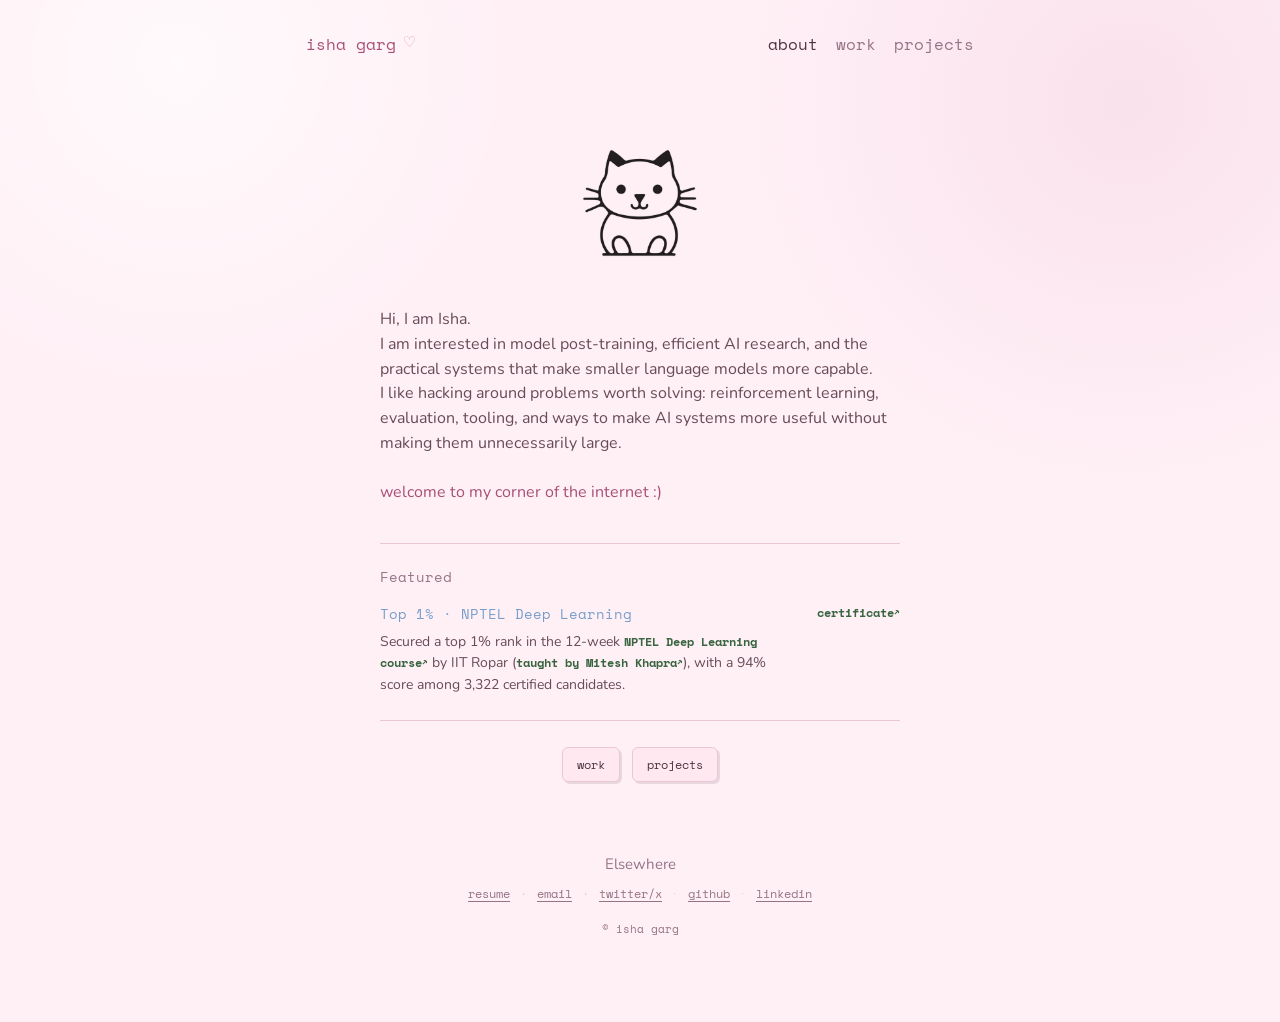
==== about/index.html @ f17db04d "Initial portfolio website" ====
<!doctype html>
<html lang="en">
  <head>
    <meta charset="UTF-8" />
    <meta name="viewport" content="width=device-width, initial-scale=1.0" />
    <meta
      name="description"
      content="Portfolio of Isha Garg, an Information Technology student building AI, developer tooling, and community education projects."
    />
    <title>about · isha garg</title>
    <link rel="preconnect" href="https://fonts.googleapis.com" />
    <link rel="preconnect" href="https://fonts.gstatic.com" crossorigin />
    <link
      href="https://fonts.googleapis.com/css2?family=Fraunces:ital,opsz,wght@0,9..144,400;0,9..144,500;1,9..144,400&family=Nunito:wght@400;500;600&family=Space+Mono:wght@400;700&display=swap"
      rel="stylesheet"
    />
    <link rel="stylesheet" href="../styles.css" />
  </head>
  <body>
    <div class="wrap">
      <nav class="nav" aria-label="Primary navigation">
        <div class="nav-logo">
          <a href="./">isha garg</a>
        </div>
        <div class="nav-links">
          <a href="./" class="on">about</a>
          <a href="../work/">work</a>
          <a href="../projects/">projects</a>
        </div>
      </nav>

      <main>
        <section id="about" class="about">
          <img class="mascot" src="../cat.png" alt="simple black and white cat illustration" />

          <p class="about-intro">
            Hi, I am Isha.
            <br />I am interested in model post-training, efficient AI research,
            and the practical systems that make smaller language models more
            capable.
            <br />I like hacking around problems worth solving: reinforcement
            learning, evaluation, tooling, and ways to make AI systems more useful
            without making them unnecessarily large.
            <br /><br /><span class="welcome">welcome to my corner of the internet :)</span>
          </p>

          <section class="featured" aria-labelledby="featured-title">
            <h2 id="featured-title">Featured</h2>
            <div class="featured-item">
              <div>
                <p class="featured-title">Top 1% · NPTEL Deep Learning</p>
                <p class="featured-copy">
                  Secured a top 1% rank in the 12-week
                  <a href="https://nptel.ac.in/courses/106106184" target="_blank" rel="noopener">NPTEL Deep Learning course</a>
                  by IIT Ropar
                  (<a href="https://www.cse.iitm.ac.in/~miteshk/" target="_blank" rel="noopener">taught by Mitesh Khapra</a>),
                  with a 94% score among 3,322 certified candidates.
                </p>
              </div>
              <a href="../nptelcertificate.jpeg" target="_blank" rel="noopener">certificate</a>
            </div>
          </section>

          <div class="home-actions" aria-label="Portfolio pages">
            <a href="../work/">work</a>
            <a href="../projects/">projects</a>
          </div>
        </section>
      </main>

      <footer class="foot compact-foot">
        <div class="elsewhere-title">Elsewhere</div>
        <div class="socials">
          <a href="#" aria-label="Resume link coming soon">resume</a>
          <a href="mailto:ishagarg.1103@gmail.com" aria-label="Email Isha">email</a>
          <a href="https://x.com/slowdownisha" target="_blank" rel="noopener">twitter/x</a>
          <a href="https://github.com/IshaGarg1103" target="_blank" rel="noopener">github</a>
          <a href="https://www.linkedin.com/in/isha-garg-300354285/" target="_blank" rel="noopener">linkedin</a>
        </div>
        <div class="copy">© isha garg</div>
      </footer>
    </div>
  </body>
</html>
---- styles.css ----
:root {
  --bg: #fff0f6;
  --card: #ffe8f0;
  --card-soft: #fff7fb;
  --border: #ebc7d5;
  --border-soft: #f4d8e2;
  --ink: #4d3340;
  --ink-soft: #684b59;
  --muted: #967486;
  --rose: #e6a1bb;
  --rose-deep: #ce7195;
  --rose-dark: #a84f75;
  --peach: #da9d89;
  --gold: #b69b52;
  --sage: #7fa079;
  --sky: #779ecb;
  --lilac: #a98bd1;
  --green: #386440;
  --shadow: 2px 2px 0 rgba(77, 51, 64, 0.13);
  --shadow-lg: 3px 3px 0 rgba(77, 51, 64, 0.16);
}

* {
  box-sizing: border-box;
}

html {
  scroll-behavior: smooth;
}

body {
  margin: 0;
  background:
    radial-gradient(circle at 14% 6%, rgba(255, 255, 255, 0.65), transparent 21rem),
    radial-gradient(circle at 88% 10%, rgba(231, 178, 202, 0.24), transparent 24rem),
    var(--bg);
  color: var(--ink);
  font-family: "Nunito", system-ui, sans-serif;
  font-size: 16px;
  line-height: 1.62;
  -webkit-font-smoothing: antialiased;
}

a {
  color: var(--rose-deep);
  text-decoration: none;
}

a:hover {
  color: var(--ink);
}

.featured-copy a,
.work-item p a {
  color: var(--green);
  font-family: "Space Mono", monospace;
  font-size: 0.9em;
  font-weight: 700;
}

.featured-copy a:hover,
.work-item p a:hover {
  color: var(--ink);
}

a[target="_blank"]::after {
  content: " ↗";
  display: inline-block;
  font-size: 0.78em;
  line-height: 1;
  transform: translateY(-0.08em);
}

.socials a[target="_blank"]::after {
  content: none;
}

b,
strong {
  color: var(--ink);
  font-weight: 600;
}

.wrap {
  max-width: 720px;
  margin: 0 auto;
  padding: 30px 26px 80px;
}

.nav {
  display: flex;
  align-items: center;
  justify-content: space-between;
  flex-wrap: wrap;
  gap: 12px;
  margin-bottom: 28px;
  padding-bottom: 18px;
}

.nav-logo a {
  color: var(--rose-dark);
  font-family: "Space Mono", monospace;
  font-size: 16px;
  font-style: normal;
  font-weight: 400;
  letter-spacing: 0;
}

.nav-logo a::after {
  content: " ♡";
  color: var(--rose);
  font-family: system-ui, sans-serif;
  font-size: 15px;
  font-style: normal;
  margin-left: 2px;
  vertical-align: 3px;
}

.nav-links {
  display: flex;
  flex-wrap: wrap;
  gap: 18px;
  font-size: 16px;
}

.nav-links a {
  color: var(--muted);
  font-family: "Space Mono", monospace;
}

.nav-links a:hover,
.nav-links a.on {
  color: var(--ink);
}

.about {
  display: flex;
  flex-direction: column;
  align-items: center;
  margin-top: 2px;
}

.mascot {
  display: block;
  width: min(160px, 42vw);
  height: auto;
  margin: 18px auto 24px;
  mix-blend-mode: multiply;
}

.about-intro {
  max-width: 520px;
  margin: 0 auto 34px;
  color: var(--ink-soft);
  font-size: 16px;
  line-height: 1.55;
  text-align: left;
}

.welcome {
  color: var(--rose-dark);
}

.featured {
  width: min(520px, 100%);
  margin: 4px auto 24px;
  padding-top: 22px;
  padding-bottom: 24px;
  border-top: 1px solid var(--border);
  border-bottom: 1px solid var(--border);
  text-align: left;
}

.featured h2 {
  margin: 0 0 14px;
  color: var(--muted);
  font-family: "Space Mono", monospace;
  font-size: 14px;
  font-weight: 400;
}

.featured-item {
  display: flex;
  align-items: flex-start;
  justify-content: space-between;
  gap: 18px;
}

.featured-title {
  margin: 0 0 5px;
  color: var(--sky);
  font-family: "Space Mono", monospace;
  font-size: 14px;
}

.featured-copy {
  margin: 0;
  color: var(--ink-soft);
  font-size: 14px;
  line-height: 1.55;
}

.featured-item a {
  flex-shrink: 0;
  color: var(--green);
  font-family: "Space Mono", monospace;
  font-size: 12px;
  font-weight: 700;
}

.home-actions {
  display: flex;
  flex-wrap: wrap;
  justify-content: center;
  gap: 12px;
  margin-top: 2px;
}

.home-actions a {
  padding: 7px 14px;
  border: 1px solid var(--border);
  border-radius: 6px;
  background: var(--card);
  box-shadow: var(--shadow);
  color: var(--ink);
  font-family: "Space Mono", monospace;
  font-size: 12px;
  transition: box-shadow 0.12s, color 0.15s, transform 0.12s;
}

.home-actions a:hover {
  box-shadow: var(--shadow-lg);
  color: var(--rose-deep);
  transform: translate(-1px, -1px);
}

.page-section {
  margin-top: 54px;
  scroll-margin-top: 24px;
}

.first-section {
  margin-top: 18px;
}

.head-row {
  display: flex;
  align-items: flex-end;
  gap: 12px;
  margin-bottom: 8px;
}

.page-title {
  margin: 0;
  color: var(--ink);
  font-family: "Fraunces", Georgia, serif;
  font-size: 44px;
  font-style: italic;
  font-weight: 400;
  line-height: 1;
}

.projects-title {
  font-family: "Space Mono", monospace;
  font-size: 32px;
  font-style: normal;
  font-weight: 400;
  letter-spacing: -0.03em;
}

.head-kao {
  margin-bottom: 6px;
  color: var(--rose-deep);
  font-size: 16px;
}

.intro {
  max-width: 600px;
  margin: 6px 0 34px;
  color: var(--ink-soft);
  font-size: 15px;
  line-height: 1.7;
}

.intro b {
  color: var(--rose-dark);
  font-weight: 500;
  text-decoration: underline;
  text-decoration-thickness: 1px;
  text-underline-offset: 3px;
}

.timeline {
  position: relative;
  padding-left: 24px;
}

.timeline::before {
  position: absolute;
  top: 10px;
  bottom: 10px;
  left: 5px;
  width: 1px;
  background: var(--border);
  content: "";
}

.role {
  position: relative;
  margin-bottom: 30px;
}

.role::before {
  position: absolute;
  top: 18px;
  left: -24px;
  width: 11px;
  height: 11px;
  border-radius: 50%;
  background: var(--rose);
  box-shadow: 0 0 0 4px var(--bg), 0 0 0 5px var(--border);
  content: "";
}

.role-card,
.note-card {
  border: 1px solid var(--border);
  border-radius: 8px;
  background: var(--card);
  box-shadow: var(--shadow);
}

.role-card {
  padding: 20px 22px;
}

.role-title {
  margin: 0 0 3px;
  color: var(--ink);
  font-size: 16px;
  font-weight: 600;
}

.role-company {
  margin-bottom: 8px;
  color: var(--ink-soft);
  font-size: 14.5px;
}

.role-meta,
.tech-stack,
.pin-stack,
.pin-links,
.copy {
  font-family: "Space Mono", monospace;
}

.role-meta {
  margin-bottom: 10px;
  color: var(--muted);
  font-size: 11.8px;
}

.tech-stack {
  margin-bottom: 14px;
  color: var(--rose-deep);
  font-size: 11.7px;
  letter-spacing: 0.01em;
}

.sep {
  margin: 0 3px;
  color: var(--rose);
  opacity: 0.55;
}

.role-desc {
  margin: 0;
  color: var(--ink-soft);
  font-size: 14.5px;
  line-height: 1.6;
}

.role-bullets {
  margin: 0;
  padding: 0;
  list-style: none;
}

.role-bullets li {
  position: relative;
  margin-bottom: 6px;
  padding-left: 16px;
  color: var(--ink-soft);
  font-size: 14.5px;
  line-height: 1.55;
}

.role-bullets li::before {
  position: absolute;
  top: 0;
  left: 2px;
  color: var(--rose-deep);
  content: "*";
  font-weight: 700;
}

.work-list {
  margin-top: 24px;
}

.work-item {
  padding-bottom: 28px;
  border-bottom: 1px solid var(--border);
}

.work-title {
  margin: 0 0 8px;
  color: var(--sky);
  font-family: "Space Mono", monospace;
  font-size: 20px;
  font-style: normal;
  font-weight: 400;
  letter-spacing: -0.03em;
}

.work-meta {
  margin-bottom: 16px;
  color: var(--muted);
  font-family: "Space Mono", monospace;
  font-size: 12px;
}

.work-item p {
  max-width: 610px;
  margin: 0 0 14px;
  color: var(--ink-soft);
  font-size: 14px;
  line-height: 1.6;
}

.pinboard {
  display: grid;
  grid-template-columns: repeat(2, minmax(0, 1fr));
  gap: 14px;
}

.project-pinboard {
  display: block;
  grid-template-columns: 1fr;
  margin-top: 24px;
}

.pin {
  display: flex;
  min-width: 0;
  flex-direction: column;
  padding: 0;
  overflow: hidden;
}

.pin-name,
.note-title {
  font-family: "Fraunces", Georgia, serif;
  font-style: italic;
  font-weight: 400;
}

.pin-name {
  margin-bottom: 5px;
  font-size: 24px;
  line-height: 1.1;
}

.pin-desc {
  flex: 1;
  margin: 0 0 10px;
  color: var(--ink-soft);
  font-size: 13px;
  line-height: 1.5;
}

.project-pin {
  padding: 0 0 28px;
  margin-bottom: 28px;
  border-bottom: 1px solid var(--border);
}

.project-pin .pin-name {
  color: var(--sky);
  font-family: "Space Mono", monospace;
  font-size: 20px;
  font-style: normal;
  font-weight: 400;
  letter-spacing: -0.03em;
}

.project-pin .pin-desc {
  max-width: 610px;
  font-size: 14px;
}

.pin-foot {
  display: flex;
  align-items: baseline;
  justify-content: space-between;
  flex-wrap: wrap;
  gap: 8px;
}

.pin-stack {
  min-width: 0;
  flex-shrink: 1;
  color: var(--rose-deep);
  font-size: 12px;
  letter-spacing: 0.02em;
}

.pin-links {
  display: flex;
  flex-shrink: 0;
  gap: 8px;
  min-width: 0;
  font-size: 12px;
  white-space: nowrap;
}

.pin-links a {
  color: var(--green);
  font-weight: 600;
}

.pin-links a:hover {
  color: var(--ink);
}

.note-grid {
  display: grid;
  grid-template-columns: repeat(2, minmax(0, 1fr));
  gap: 14px;
}

.note-card {
  padding: 16px 18px;
}

.note-title {
  margin-bottom: 4px;
  color: var(--rose-deep);
  font-size: 22px;
}

.note-card p {
  margin: 0;
  color: var(--ink-soft);
  font-size: 13.5px;
}

.foot {
  margin-top: 72px;
  padding-top: 22px;
  text-align: center;
}

.compact-foot {
  margin-top: 48px;
}

.socials {
  display: flex;
  flex-wrap: wrap;
  justify-content: center;
  gap: 0;
  margin-bottom: 12px;
}

.elsewhere-title {
  margin-bottom: 8px;
  color: var(--muted);
  font-size: 15px;
}

.socials a {
  color: var(--muted);
  font-family: "Space Mono", monospace;
  font-size: 12px;
  text-decoration: underline;
  text-decoration-thickness: 1px;
  text-underline-offset: 3px;
}

.socials a:not(:last-child)::after {
  content: "·";
  display: inline-block;
  margin: 0 10px;
  color: var(--border);
  text-decoration: none;
}

.socials a:hover {
  color: var(--ink);
}

.copy {
  display: inline-flex;
  align-items: center;
  justify-content: center;
  gap: 4px;
  margin-top: 4px;
  color: var(--muted);
  font-size: 11px;
  line-height: 1.4;
}

@media (max-width: 560px) {
  .wrap {
    padding: 24px 22px 68px;
  }

  .nav {
    margin-bottom: 18px;
  }

  .nav-links {
    gap: 12px;
    font-size: 14px;
  }

  .mascot {
    width: 185px;
    height: auto;
  }

  .about-intro {
    font-size: 15px;
  }

  .page-title {
    font-size: 36px;
  }

  .timeline {
    padding-left: 20px;
  }

  .role::before {
    left: -20px;
  }

  .pinboard,
  .note-grid {
    grid-template-columns: 1fr;
  }
}
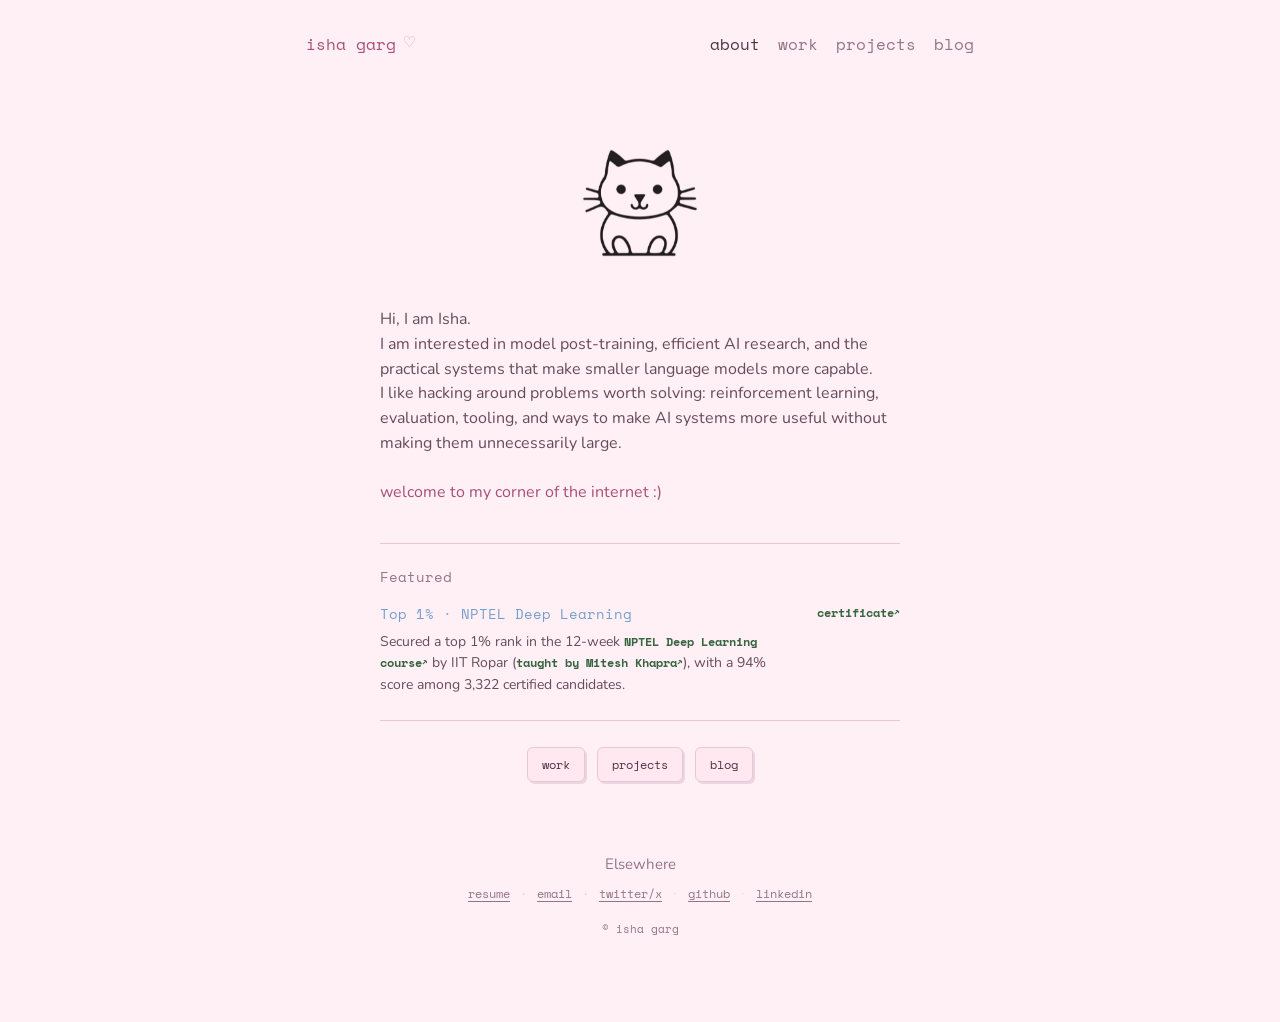
==== commit ee47555f: "Add blog page" ====
--- a/about/index.html
+++ b/about/index.html
@@ -26,6 +26,7 @@
           <a href="./" class="on">about</a>
           <a href="../work/">work</a>
           <a href="../projects/">projects</a>
+          <a href="../blog/">blog</a>
         </div>
       </nav>
 
@@ -64,6 +65,7 @@
           <div class="home-actions" aria-label="Portfolio pages">
             <a href="../work/">work</a>
             <a href="../projects/">projects</a>
+            <a href="../blog/">blog</a>
           </div>
         </section>
       </main>
--- a/styles.css
+++ b/styles.css
@@ -25,20 +25,32 @@
 }
 
 html {
+  min-height: 100%;
+  background: var(--bg);
   scroll-behavior: smooth;
 }
 
 body {
   margin: 0;
+  min-height: 100vh;
+  background: var(--bg);
+  color: var(--ink);
+  font-family: "Nunito", system-ui, sans-serif;
+  font-size: 16px;
+  line-height: 1.62;
+  -webkit-font-smoothing: antialiased;
+}
+
+body::before {
+  position: fixed;
+  inset: 0;
+  z-index: -1;
   background:
     radial-gradient(circle at 14% 6%, rgba(255, 255, 255, 0.65), transparent 21rem),
     radial-gradient(circle at 88% 10%, rgba(231, 178, 202, 0.24), transparent 24rem),
     var(--bg);
-  color: var(--ink);
-  font-family: "Nunito", system-ui, sans-serif;
-  font-size: 16px;
-  line-height: 1.62;
-  -webkit-font-smoothing: antialiased;
+  content: "";
+  pointer-events: none;
 }
 
 a {
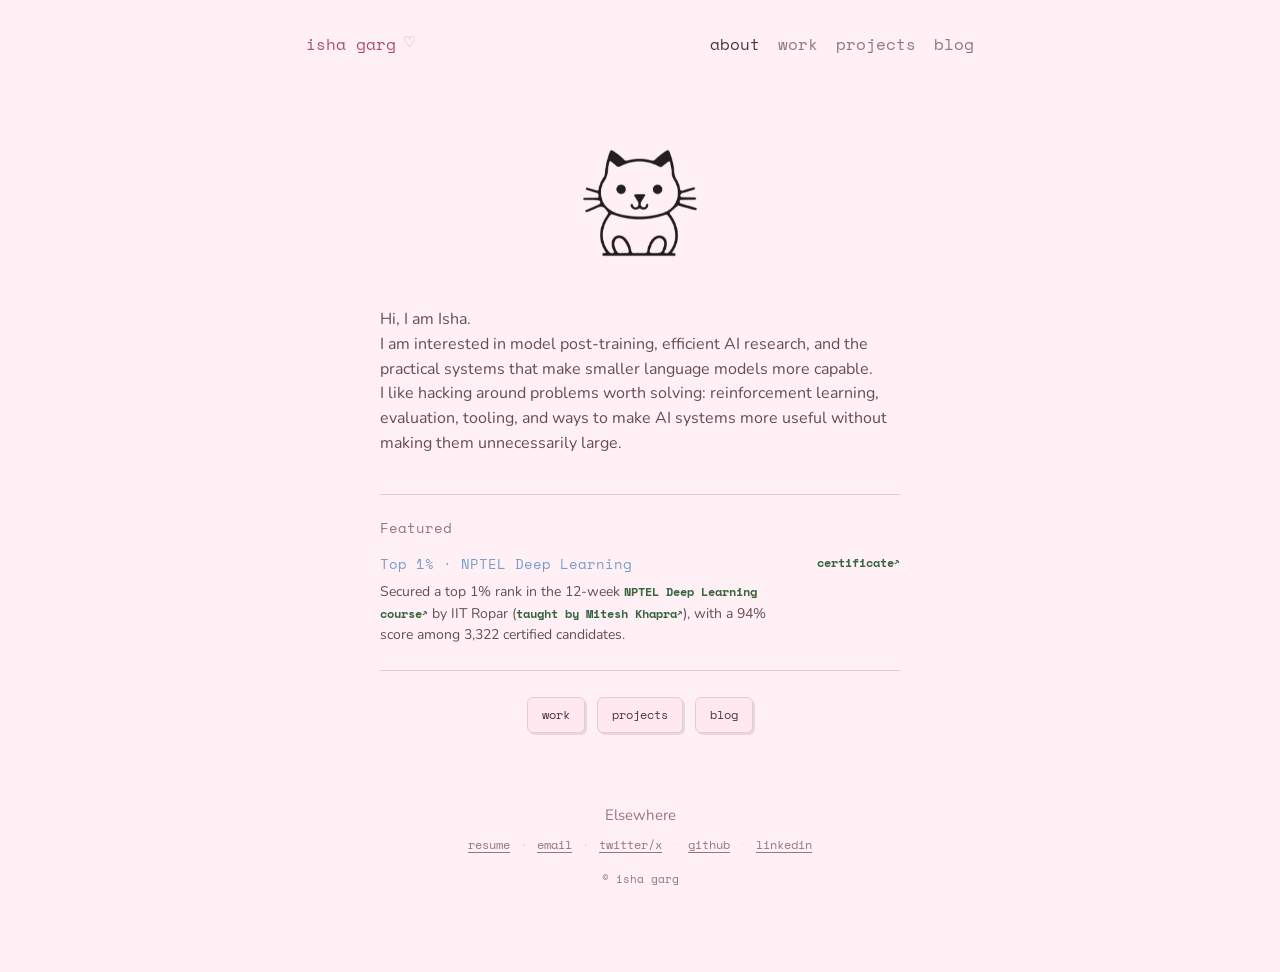
==== commit 5c8ed651: "Update about intro spacing" ====
--- a/about/index.html
+++ b/about/index.html
@@ -42,7 +42,6 @@
             <br />I like hacking around problems worth solving: reinforcement
             learning, evaluation, tooling, and ways to make AI systems more useful
             without making them unnecessarily large.
-            <br /><br /><span class="welcome">welcome to my corner of the internet :)</span>
           </p>
 
           <section class="featured" aria-labelledby="featured-title">
--- a/styles.css
+++ b/styles.css
@@ -169,10 +169,6 @@
   text-align: left;
 }
 
-.welcome {
-  color: var(--rose-dark);
-}
-
 .featured {
   width: min(520px, 100%);
   margin: 4px auto 24px;
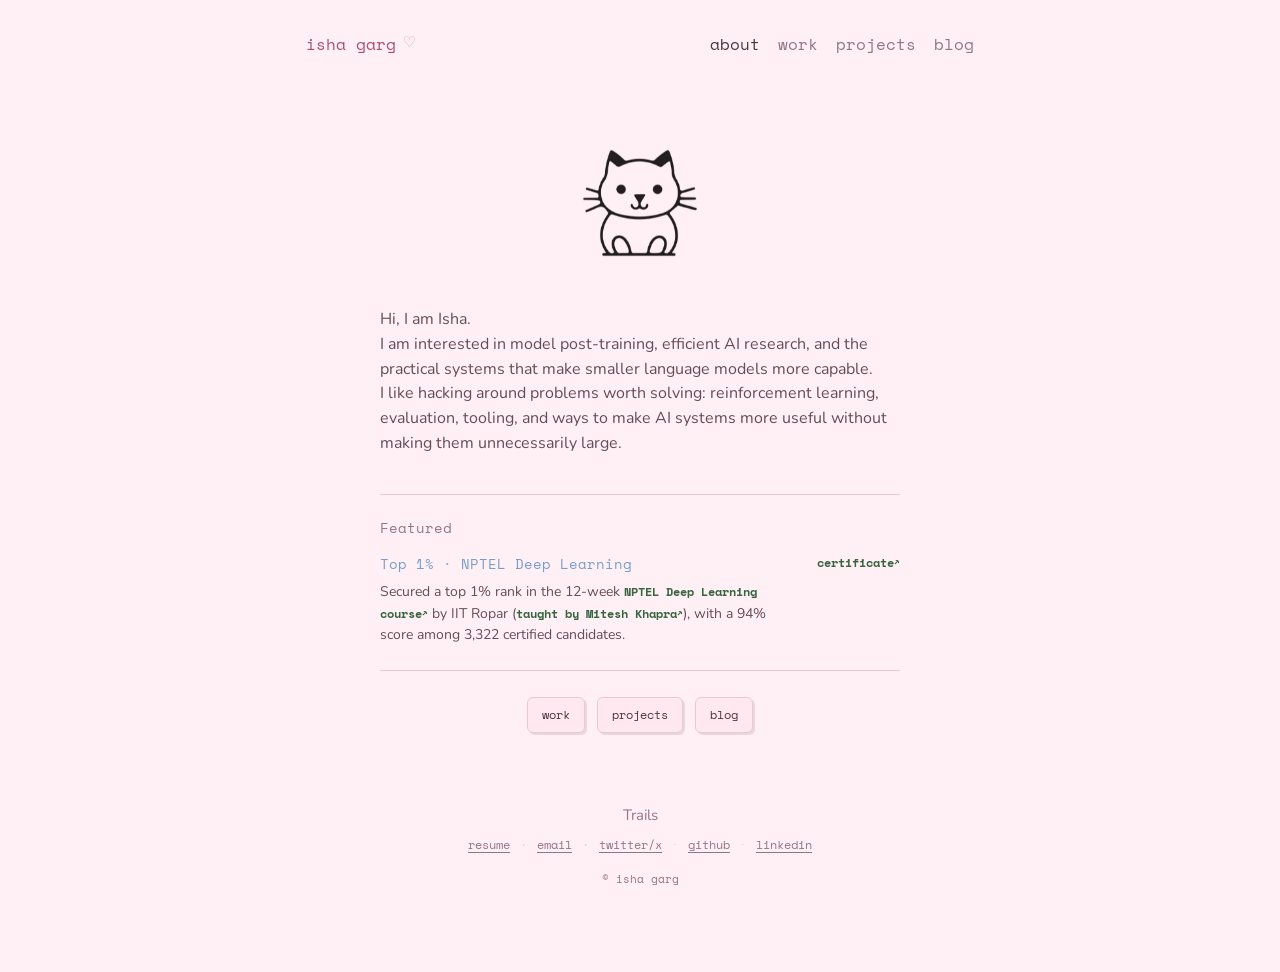
==== commit dd560493: "Rename footer label to Trails" ====
--- a/about/index.html
+++ b/about/index.html
@@ -1,85 +1,85 @@
-<!doctype html>
-<html lang="en">
-  <head>
-    <meta charset="UTF-8" />
-    <meta name="viewport" content="width=device-width, initial-scale=1.0" />
-    <meta
-      name="description"
-      content="Portfolio of Isha Garg, an Information Technology student building AI, developer tooling, and community education projects."
-    />
-    <title>about · isha garg</title>
-    <link rel="preconnect" href="https://fonts.googleapis.com" />
-    <link rel="preconnect" href="https://fonts.gstatic.com" crossorigin />
-    <link
-      href="https://fonts.googleapis.com/css2?family=Fraunces:ital,opsz,wght@0,9..144,400;0,9..144,500;1,9..144,400&family=Nunito:wght@400;500;600&family=Space+Mono:wght@400;700&display=swap"
-      rel="stylesheet"
-    />
-    <link rel="stylesheet" href="../styles.css" />
-  </head>
-  <body>
-    <div class="wrap">
-      <nav class="nav" aria-label="Primary navigation">
-        <div class="nav-logo">
-          <a href="./">isha garg</a>
-        </div>
-        <div class="nav-links">
-          <a href="./" class="on">about</a>
-          <a href="../work/">work</a>
-          <a href="../projects/">projects</a>
-          <a href="../blog/">blog</a>
-        </div>
-      </nav>
-
-      <main>
-        <section id="about" class="about">
-          <img class="mascot" src="../cat.png" alt="simple black and white cat illustration" />
-
-          <p class="about-intro">
-            Hi, I am Isha.
-            <br />I am interested in model post-training, efficient AI research,
-            and the practical systems that make smaller language models more
-            capable.
-            <br />I like hacking around problems worth solving: reinforcement
-            learning, evaluation, tooling, and ways to make AI systems more useful
-            without making them unnecessarily large.
-          </p>
-
-          <section class="featured" aria-labelledby="featured-title">
-            <h2 id="featured-title">Featured</h2>
-            <div class="featured-item">
-              <div>
-                <p class="featured-title">Top 1% · NPTEL Deep Learning</p>
-                <p class="featured-copy">
-                  Secured a top 1% rank in the 12-week
-                  <a href="https://nptel.ac.in/courses/106106184" target="_blank" rel="noopener">NPTEL Deep Learning course</a>
-                  by IIT Ropar
-                  (<a href="https://www.cse.iitm.ac.in/~miteshk/" target="_blank" rel="noopener">taught by Mitesh Khapra</a>),
-                  with a 94% score among 3,322 certified candidates.
-                </p>
-              </div>
-              <a href="../nptelcertificate.jpeg" target="_blank" rel="noopener">certificate</a>
-            </div>
-          </section>
-
-          <div class="home-actions" aria-label="Portfolio pages">
-            <a href="../work/">work</a>
-            <a href="../projects/">projects</a>
-            <a href="../blog/">blog</a>
-          </div>
-        </section>
-      </main>
-
-      <footer class="foot compact-foot">
-        <div class="elsewhere-title">Elsewhere</div>
-        <div class="socials">
-          <a href="#" aria-label="Resume link coming soon">resume</a>
-          <a href="mailto:ishagarg.1103@gmail.com" aria-label="Email Isha">email</a>
-          <a href="https://x.com/slowdownisha" target="_blank" rel="noopener">twitter/x</a>
-          <a href="https://github.com/IshaGarg1103" target="_blank" rel="noopener">github</a>
-          <a href="https://www.linkedin.com/in/isha-garg-300354285/" target="_blank" rel="noopener">linkedin</a>
-        </div>
-        <div class="copy">© isha garg</div>
-      </footer>
-    </div>
-  </body>
-</html>
+<!doctype html>
+<html lang="en">
+  <head>
+    <meta charset="UTF-8" />
+    <meta name="viewport" content="width=device-width, initial-scale=1.0" />
+    <meta
+      name="description"
+      content="Portfolio of Isha Garg, an Information Technology student building AI, developer tooling, and community education projects."
+    />
+    <title>about · isha garg</title>
+    <link rel="preconnect" href="https://fonts.googleapis.com" />
+    <link rel="preconnect" href="https://fonts.gstatic.com" crossorigin />
+    <link
+      href="https://fonts.googleapis.com/css2?family=Fraunces:ital,opsz,wght@0,9..144,400;0,9..144,500;1,9..144,400&family=Nunito:wght@400;500;600&family=Space+Mono:wght@400;700&display=swap"
+      rel="stylesheet"
+    />
+    <link rel="stylesheet" href="../styles.css" />
+  </head>
+  <body>
+    <div class="wrap">
+      <nav class="nav" aria-label="Primary navigation">
+        <div class="nav-logo">
+          <a href="./">isha garg</a>
+        </div>
+        <div class="nav-links">
+          <a href="./" class="on">about</a>
+          <a href="../work/">work</a>
+          <a href="../projects/">projects</a>
+          <a href="../blog/">blog</a>
+        </div>
+      </nav>
+
+      <main>
+        <section id="about" class="about">
+          <img class="mascot" src="../cat.png" alt="simple black and white cat illustration" />
+
+          <p class="about-intro">
+            Hi, I am Isha.
+            <br />I am interested in model post-training, efficient AI research,
+            and the practical systems that make smaller language models more
+            capable.
+            <br />I like hacking around problems worth solving: reinforcement
+            learning, evaluation, tooling, and ways to make AI systems more useful
+            without making them unnecessarily large.
+          </p>
+
+          <section class="featured" aria-labelledby="featured-title">
+            <h2 id="featured-title">Featured</h2>
+            <div class="featured-item">
+              <div>
+                <p class="featured-title">Top 1% · NPTEL Deep Learning</p>
+                <p class="featured-copy">
+                  Secured a top 1% rank in the 12-week
+                  <a href="https://nptel.ac.in/courses/106106184" target="_blank" rel="noopener">NPTEL Deep Learning course</a>
+                  by IIT Ropar
+                  (<a href="https://www.cse.iitm.ac.in/~miteshk/" target="_blank" rel="noopener">taught by Mitesh Khapra</a>),
+                  with a 94% score among 3,322 certified candidates.
+                </p>
+              </div>
+              <a href="../nptelcertificate.jpeg" target="_blank" rel="noopener">certificate</a>
+            </div>
+          </section>
+
+          <div class="home-actions" aria-label="Portfolio pages">
+            <a href="../work/">work</a>
+            <a href="../projects/">projects</a>
+            <a href="../blog/">blog</a>
+          </div>
+        </section>
+      </main>
+
+      <footer class="foot compact-foot">
+        <div class="elsewhere-title">Trails</div>
+        <div class="socials">
+          <a href="#" aria-label="Resume link coming soon">resume</a>
+          <a href="mailto:ishagarg.1103@gmail.com" aria-label="Email Isha">email</a>
+          <a href="https://x.com/slowdownisha" target="_blank" rel="noopener">twitter/x</a>
+          <a href="https://github.com/IshaGarg1103" target="_blank" rel="noopener">github</a>
+          <a href="https://www.linkedin.com/in/isha-garg-300354285/" target="_blank" rel="noopener">linkedin</a>
+        </div>
+        <div class="copy">© isha garg</div>
+      </footer>
+    </div>
+  </body>
+</html>
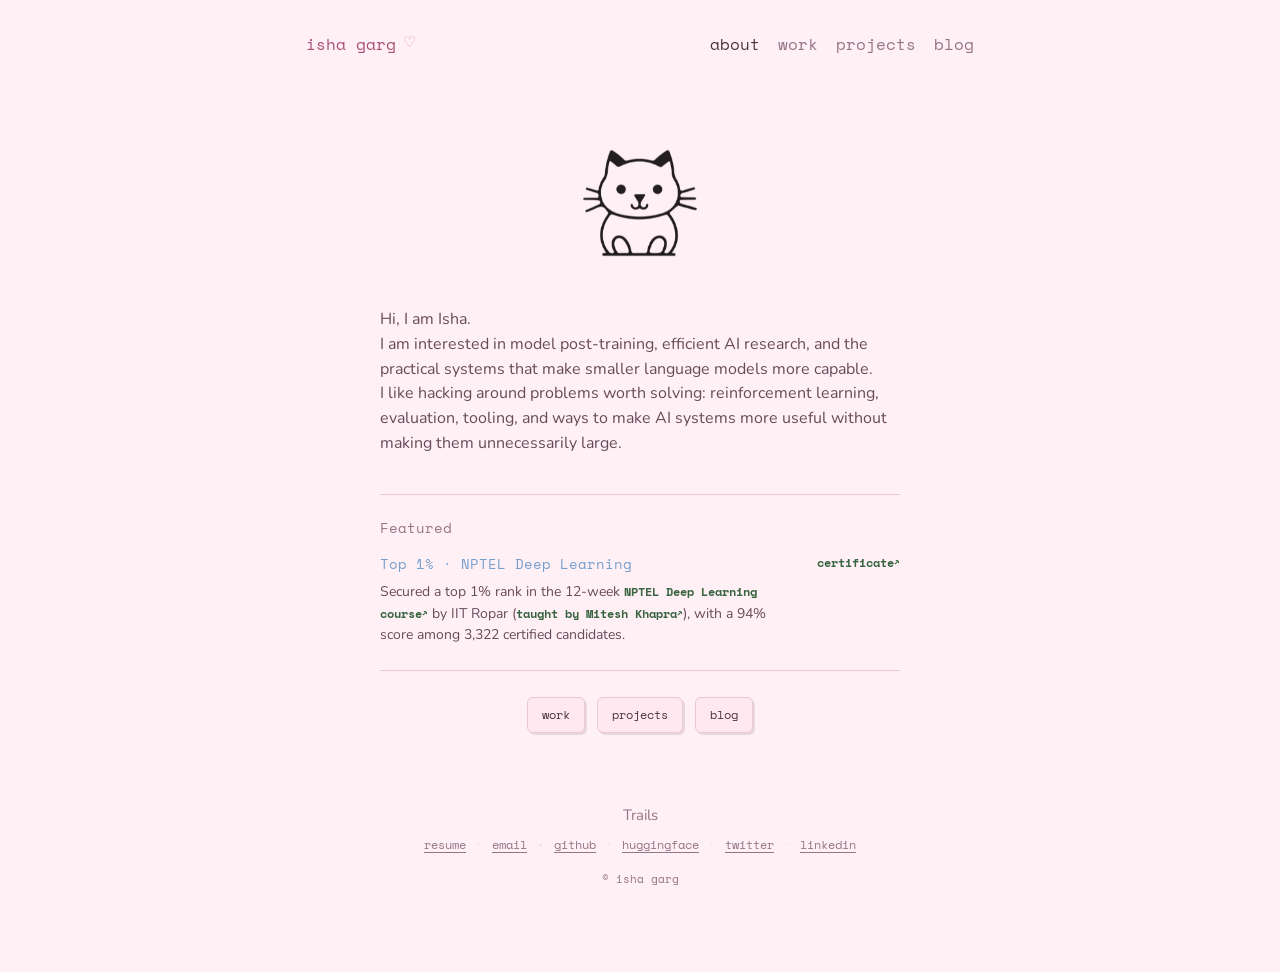
==== commit 3a3166b7: "Update portfolio links and projects" ====
--- a/about/index.html
+++ b/about/index.html
@@ -72,10 +72,11 @@
       <footer class="foot compact-foot">
         <div class="elsewhere-title">Trails</div>
         <div class="socials">
-          <a href="#" aria-label="Resume link coming soon">resume</a>
+          <a href="https://drive.google.com/file/d/1Si1wvsBALRwBTlq54SW_ttnBL55pA_Xc/view?usp=sharing" target="_blank" rel="noopener">resume</a>
           <a href="mailto:ishagarg.1103@gmail.com" aria-label="Email Isha">email</a>
-          <a href="https://x.com/slowdownisha" target="_blank" rel="noopener">twitter/x</a>
           <a href="https://github.com/IshaGarg1103" target="_blank" rel="noopener">github</a>
+          <a href="https://huggingface.co/ishagarg1103" target="_blank" rel="noopener">huggingface</a>
+          <a href="https://x.com/slowdownisha" target="_blank" rel="noopener">twitter</a>
           <a href="https://www.linkedin.com/in/isha-garg-300354285/" target="_blank" rel="noopener">linkedin</a>
         </div>
         <div class="copy">© isha garg</div>
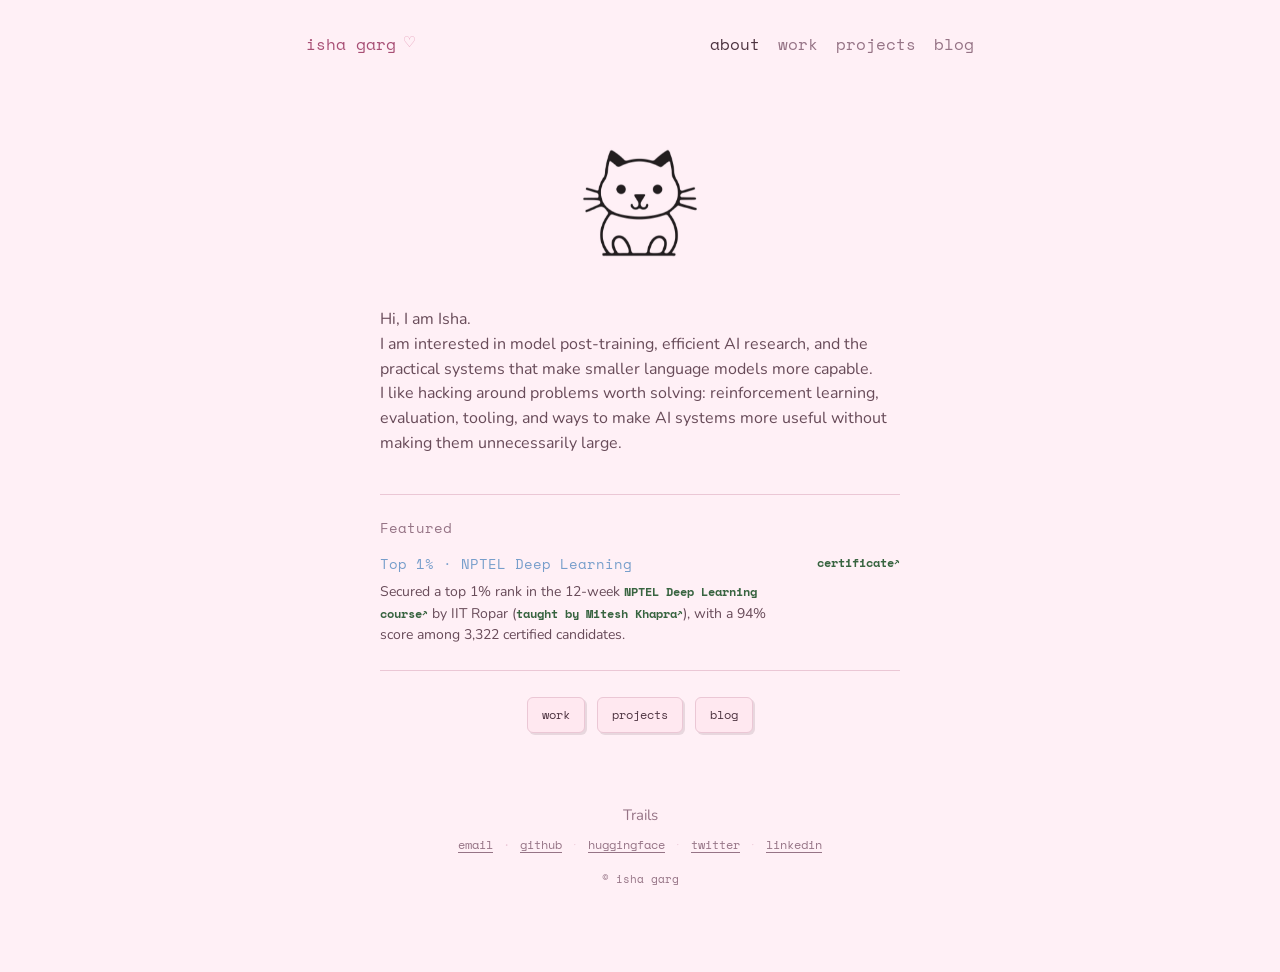
==== commit 85b2e408: "Remove resume links from portfolio." ====
--- a/about/index.html
+++ b/about/index.html
@@ -72,7 +72,6 @@
       <footer class="foot compact-foot">
         <div class="elsewhere-title">Trails</div>
         <div class="socials">
-          <a href="https://drive.google.com/file/d/1Si1wvsBALRwBTlq54SW_ttnBL55pA_Xc/view?usp=sharing" target="_blank" rel="noopener">resume</a>
           <a href="mailto:ishagarg.1103@gmail.com" aria-label="Email Isha">email</a>
           <a href="https://github.com/IshaGarg1103" target="_blank" rel="noopener">github</a>
           <a href="https://huggingface.co/ishagarg1103" target="_blank" rel="noopener">huggingface</a>
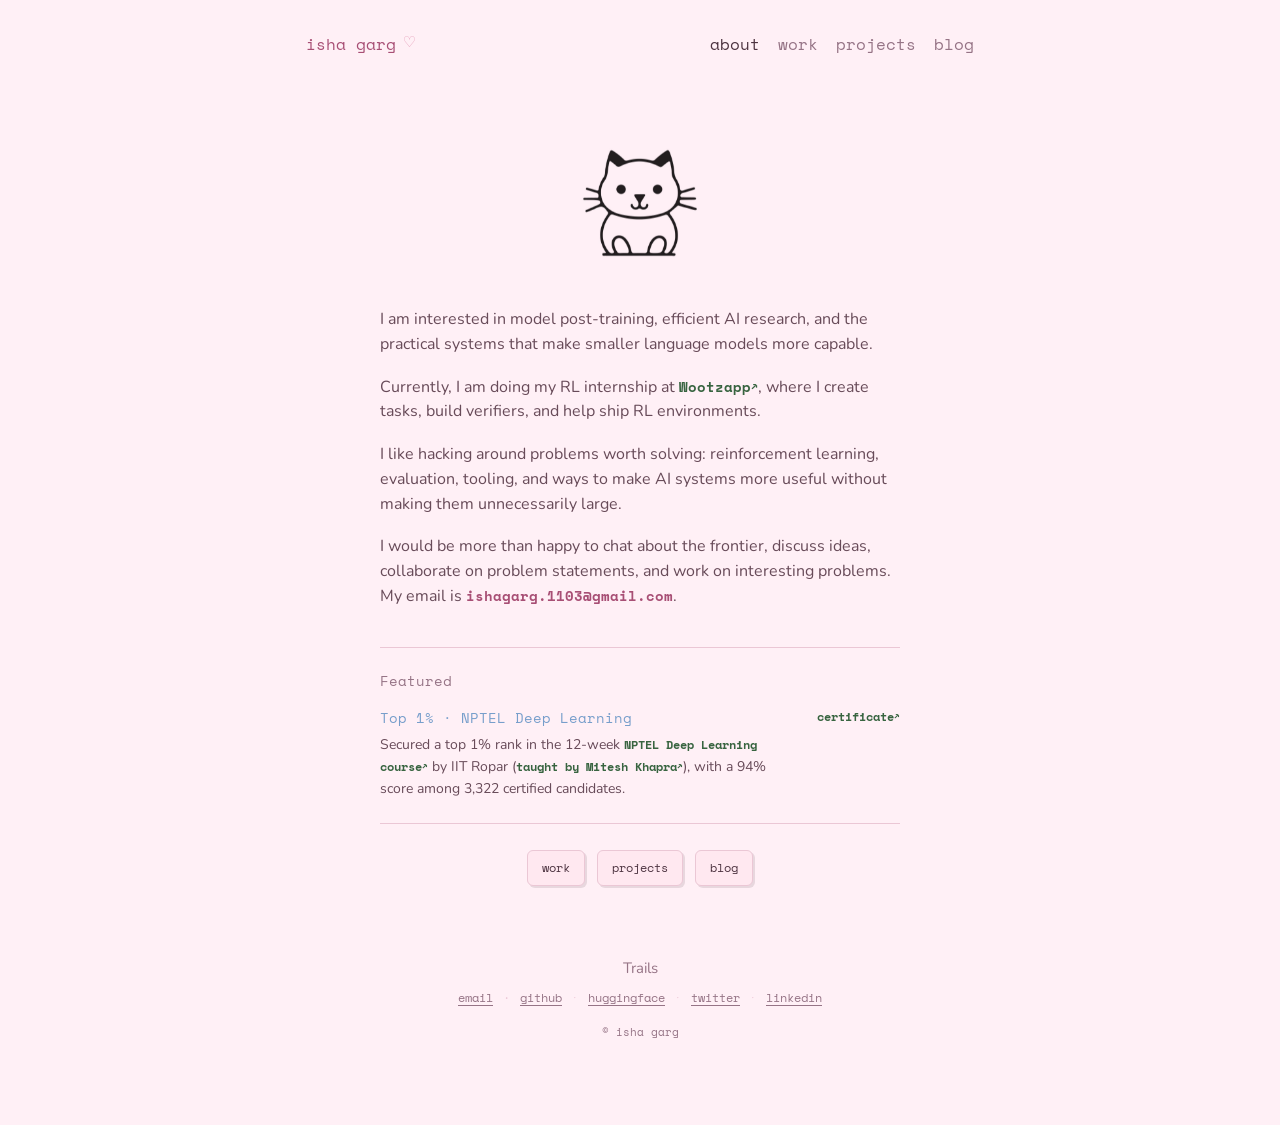
==== commit 19b30fa3: "Update portfolio bio and work experience" ====
--- a/about/index.html
+++ b/about/index.html
@@ -34,15 +34,28 @@
         <section id="about" class="about">
           <img class="mascot" src="../cat.png" alt="simple black and white cat illustration" />
 
-          <p class="about-intro">
-            Hi, I am Isha.
-            <br />I am interested in model post-training, efficient AI research,
-            and the practical systems that make smaller language models more
-            capable.
-            <br />I like hacking around problems worth solving: reinforcement
-            learning, evaluation, tooling, and ways to make AI systems more useful
-            without making them unnecessarily large.
-          </p>
+          <div class="about-intro">
+            <p>
+              I am interested in model post-training, efficient AI research, and
+              the practical systems that make smaller language models more capable.
+            </p>
+            <p>
+              Currently, I am doing my RL internship at
+              <a href="https://www.wootzapp.com/" target="_blank" rel="noopener">Wootzapp</a>,
+              where I create tasks, build verifiers, and help ship RL environments.
+            </p>
+            <p>
+              I like hacking around problems worth solving: reinforcement learning,
+              evaluation, tooling, and ways to make AI systems more useful without
+              making them unnecessarily large.
+            </p>
+            <p>
+              I would be more than happy to chat about the frontier, discuss ideas,
+              collaborate on problem statements, and work on interesting problems.
+              My email is
+              <a class="email-link" href="mailto:ishagarg.1103@gmail.com">ishagarg.1103@gmail.com</a>.
+            </p>
+          </div>
 
           <section class="featured" aria-labelledby="featured-title">
             <h2 id="featured-title">Featured</h2>
--- a/styles.css
+++ b/styles.css
@@ -169,6 +169,29 @@
   text-align: left;
 }
 
+.about-intro p {
+  margin: 0 0 18px;
+}
+
+.about-intro p:last-child {
+  margin-bottom: 0;
+}
+
+.about-intro a {
+  color: var(--green);
+  font-family: "Space Mono", monospace;
+  font-size: 0.9em;
+  font-weight: 700;
+}
+
+.about-intro a:hover {
+  color: var(--ink);
+}
+
+.about-intro .email-link {
+  color: var(--rose-dark);
+}
+
 .featured {
   width: min(520px, 100%);
   margin: 4px auto 24px;
@@ -418,8 +441,13 @@
 }
 
 .work-item {
+  margin-bottom: 28px;
   padding-bottom: 28px;
   border-bottom: 1px solid var(--border);
+}
+
+.work-item:last-child {
+  margin-bottom: 0;
 }
 
 .work-title {
